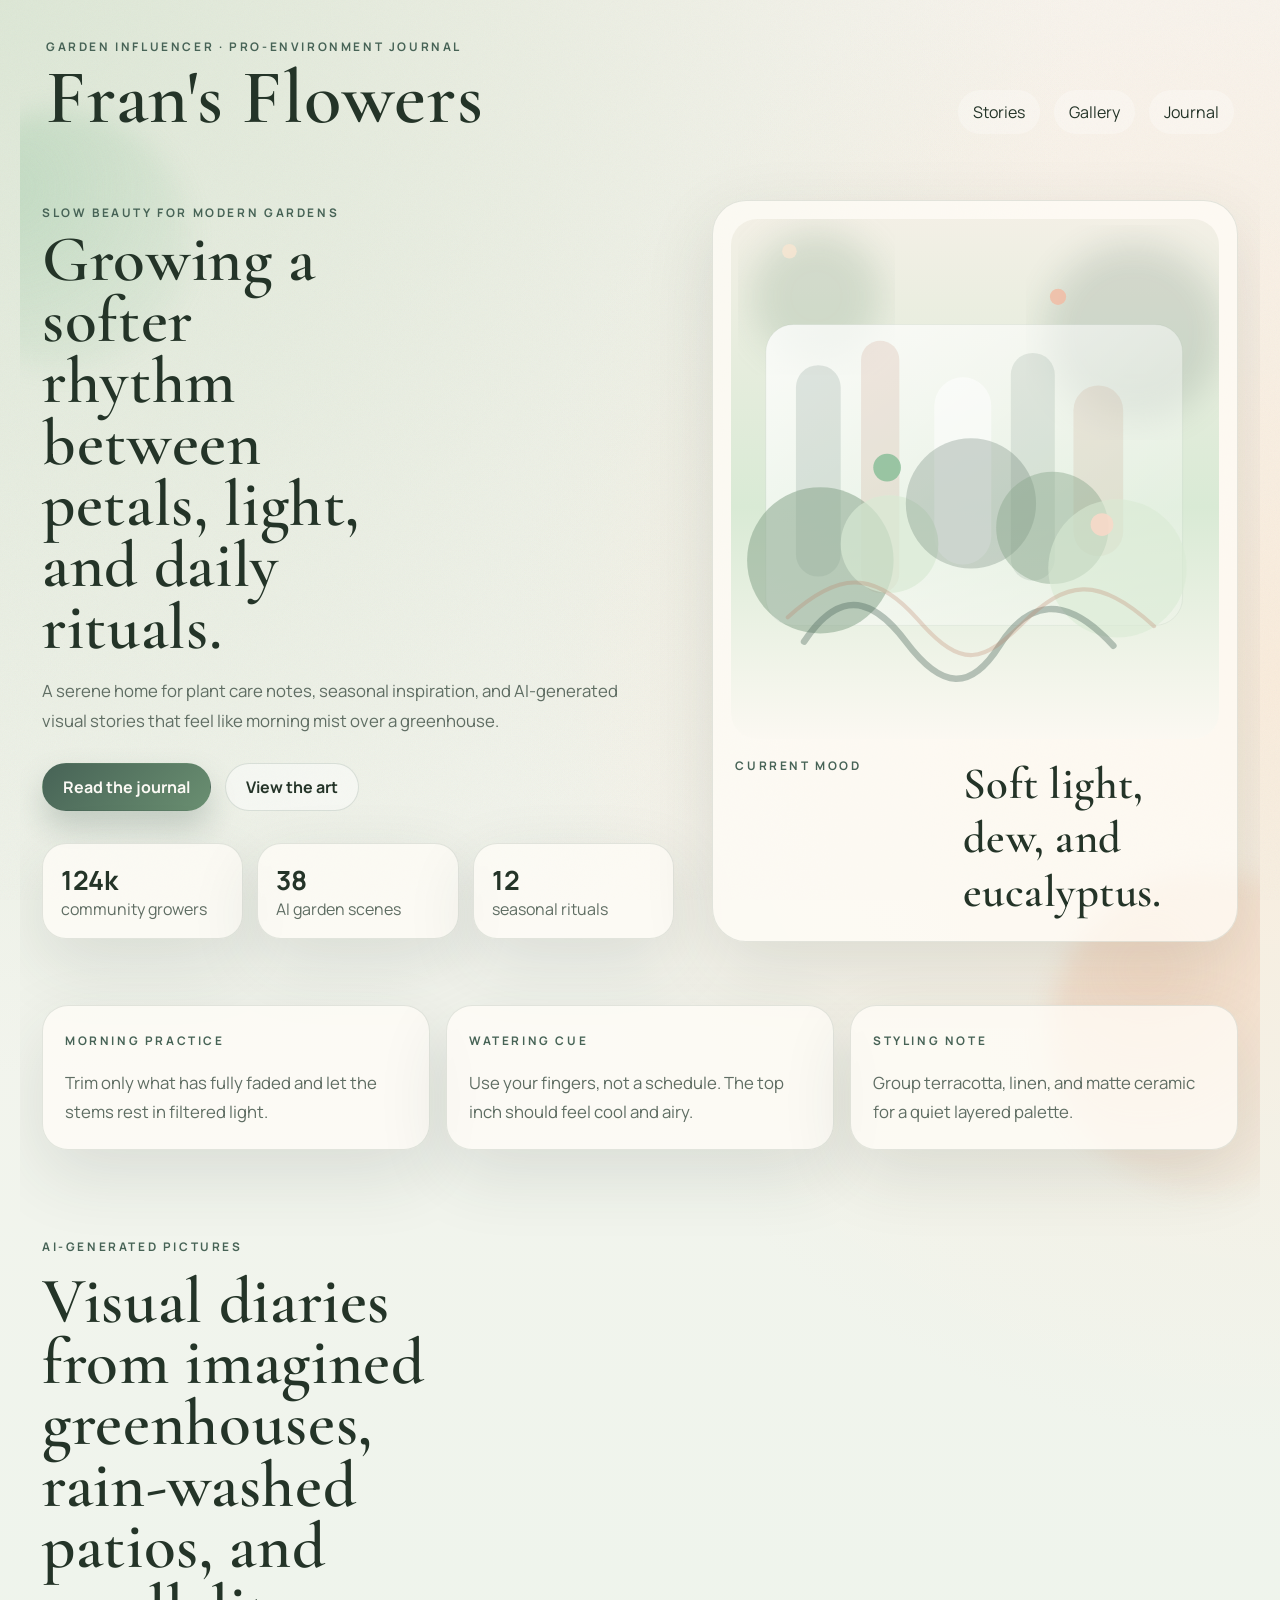
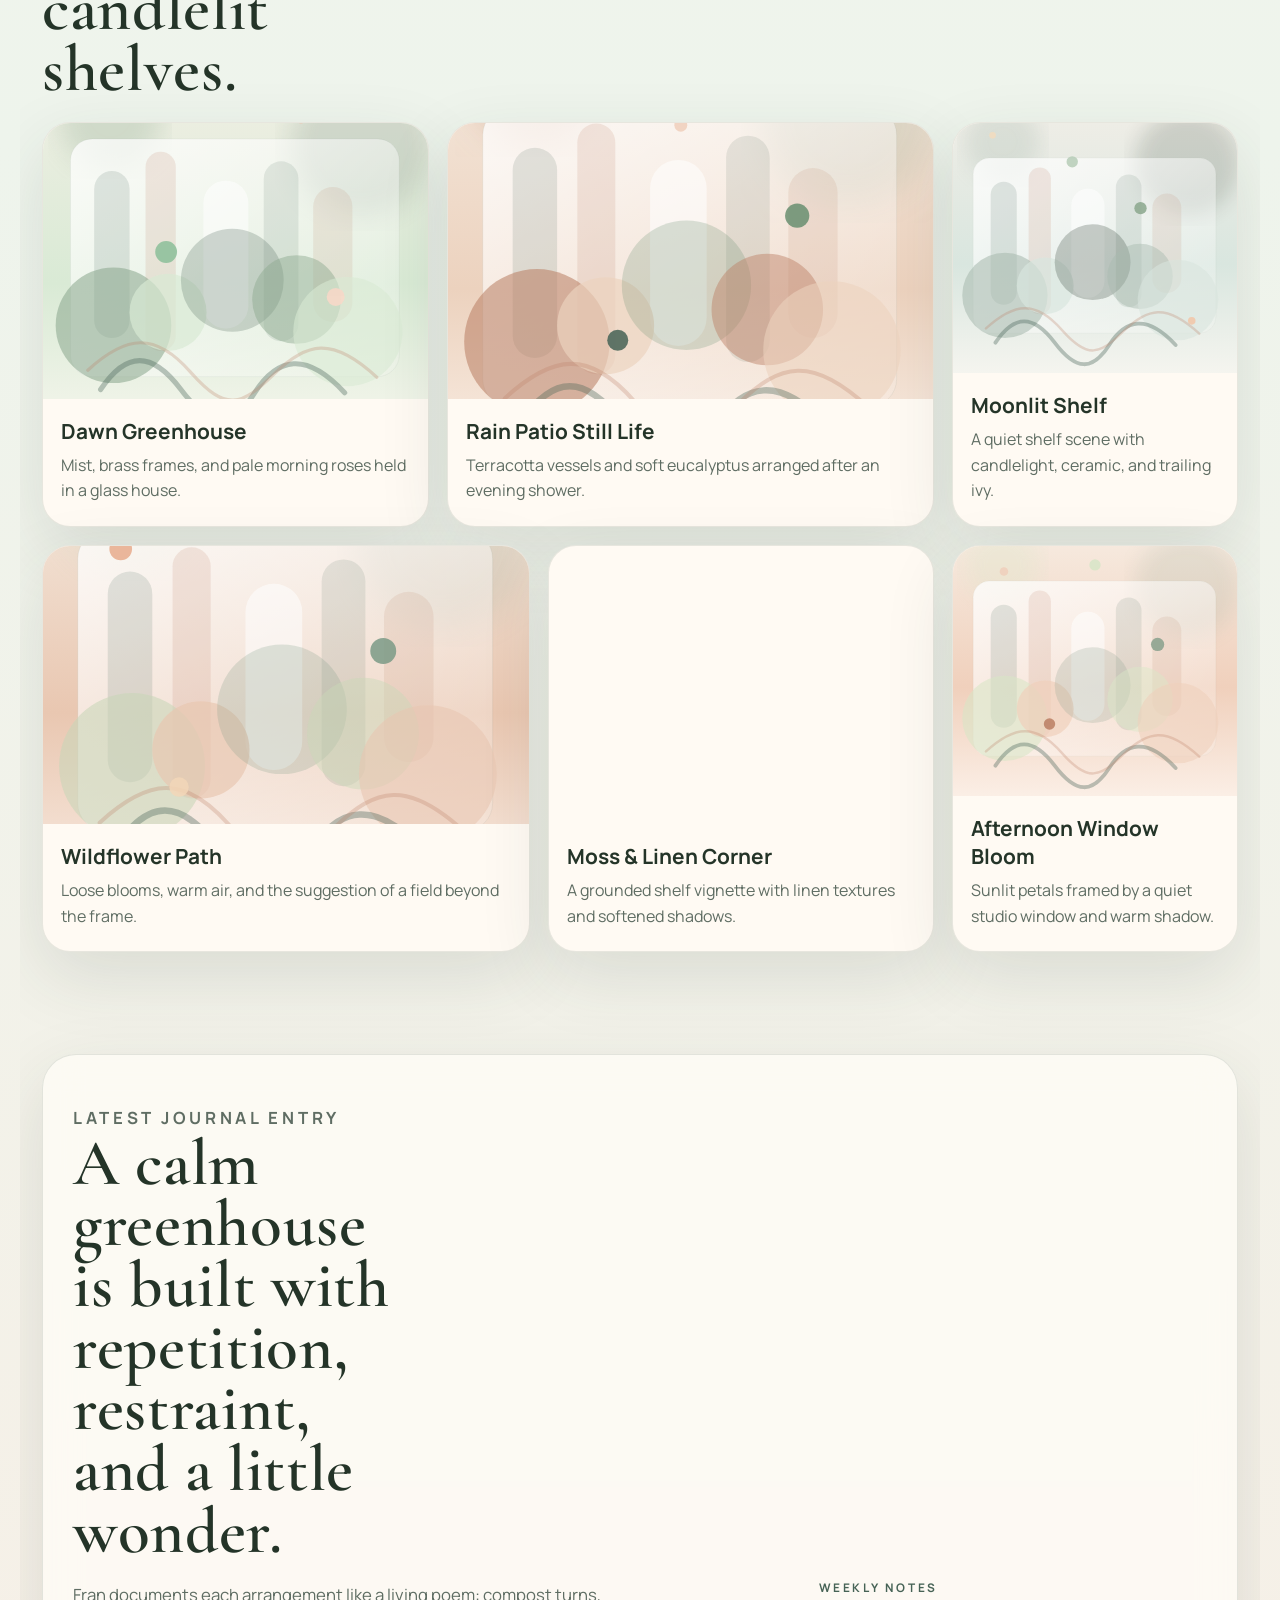
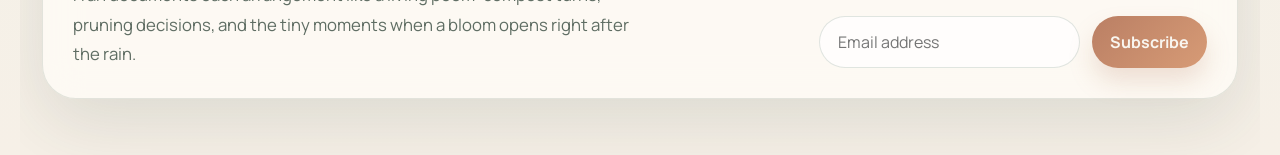
==== index.html @ 83a0fa0c "initial version" ====
<!doctype html>
<html lang="en">
  <head>
    <meta charset="UTF-8" />
    <meta name="viewport" content="width=device-width, initial-scale=1.0" />
    <meta name="description" content="A calm, sophisticated gardening influencer website with AI-style visual storytelling." />
    <title>Fran's Flowers | Garden Journal</title>
    <link rel="preconnect" href="https://fonts.googleapis.com" />
    <link rel="preconnect" href="https://fonts.gstatic.com" crossorigin />
    <link href="https://fonts.googleapis.com/css2?family=Cormorant+Garamond:wght@500;600;700&family=Manrope:wght@400;500;600;700&display=swap" rel="stylesheet" />
    <link rel="stylesheet" href="styles.css" />
  </head>
  <body>
    <div class="page-shell">
      <div class="orb orb-a"></div>
      <div class="orb orb-b"></div>
      <div class="grain"></div>

      <header class="topbar">
        <div>
          <p class="eyebrow">Garden influencer · pro-environment journal</p>
          <h1>Fran's Flowers</h1>
        </div>
        <nav>
          <a href="#stories">Stories</a>
          <a href="#gallery">Gallery</a>
          <a href="#journal">Journal</a>
        </nav>
      </header>

      <main>
        <section class="hero">
          <div class="hero-copy reveal">
            <p class="label">Slow beauty for modern gardens</p>
            <h2>Growing a softer rhythm between petals, light, and daily rituals.</h2>
            <p class="lede">
              A serene home for plant care notes, seasonal inspiration, and AI-generated visual stories
              that feel like morning mist over a greenhouse.
            </p>
            <div class="hero-actions">
              <a class="button button-primary" href="#journal">Read the journal</a>
              <a class="button button-secondary" href="#gallery">View the art</a>
            </div>
            <ul class="stats">
              <li><strong>124k</strong><span>community growers</span></li>
              <li><strong>38</strong><span>AI garden scenes</span></li>
              <li><strong>12</strong><span>seasonal rituals</span></li>
            </ul>
          </div>

          <div class="hero-visual reveal">
            <div class="feature-card">
              <div class="feature-card__image" id="hero-art" aria-hidden="true"></div>
              <div class="feature-card__content">
                <p>Current mood</p>
                <h3>Soft light, dew, and eucalyptus.</h3>
              </div>
            </div>
          </div>
        </section>

        <section class="insight-strip reveal" id="stories">
          <article>
            <span>Morning practice</span>
            <p>Trim only what has fully faded and let the stems rest in filtered light.</p>
          </article>
          <article>
            <span>Watering cue</span>
            <p>Use your fingers, not a schedule. The top inch should feel cool and airy.</p>
          </article>
          <article>
            <span>Styling note</span>
            <p>Group terracotta, linen, and matte ceramic for a quiet layered palette.</p>
          </article>
        </section>

        <section class="gallery-section" id="gallery">
          <div class="section-heading reveal">
            <p class="label">AI-generated pictures</p>
            <h2>Visual diaries from imagined greenhouses, rain-washed patios, and candlelit shelves.</h2>
          </div>
          <div class="gallery-grid" id="gallery-grid"></div>
        </section>

        <section class="journal-panel reveal" id="journal">
          <div>
            <p class="label">Latest journal entry</p>
            <h2>A calm greenhouse is built with repetition, restraint, and a little wonder.</h2>
            <p>
              Fran documents each arrangement like a living poem: compost turns, pruning decisions,
              and the tiny moments when a bloom opens right after the rain.
            </p>
          </div>
          <form class="subscribe-form">
            <label for="email">Weekly notes</label>
            <div class="form-row">
              <input id="email" type="email" placeholder="Email address" />
              <button type="button">Subscribe</button>
            </div>
          </form>
        </section>
      </main>
    </div>

    <script src="script.js"></script>
  </body>
</html>
---- styles.css ----
:root {
  color-scheme: light;
  --bg: #f5efe6;
  --bg-2: #e7efe7;
  --surface: rgba(255, 252, 247, 0.74);
  --surface-strong: #fffaf3;
  --text: #243428;
  --muted: #5f6d63;
  --accent: #6a8f71;
  --accent-deep: #476356;
  --accent-warm: #ba7f64;
  --line: rgba(86, 110, 94, 0.16);
  --shadow: 0 24px 70px rgba(44, 58, 49, 0.12);
}

* {
  box-sizing: border-box;
}

html {
  scroll-behavior: smooth;
}

body {
  margin: 0;
  min-height: 100vh;
  color: var(--text);
  font-family: "Manrope", "Avenir Next", "Segoe UI", sans-serif;
  background:
    radial-gradient(circle at top left, rgba(184, 214, 182, 0.42), transparent 30%),
    radial-gradient(circle at right 20%, rgba(255, 226, 199, 0.45), transparent 26%),
    linear-gradient(180deg, #f8f4ee 0%, #eef4ec 52%, #f6f0e7 100%);
}

body::before {
  content: "";
  position: fixed;
  inset: 0;
  pointer-events: none;
  background-image: linear-gradient(rgba(255, 255, 255, 0.16) 1px, transparent 1px),
    linear-gradient(90deg, rgba(255, 255, 255, 0.14) 1px, transparent 1px);
  background-size: 42px 42px;
  mask-image: linear-gradient(180deg, rgba(0, 0, 0, 0.24), transparent 80%);
  opacity: 0.25;
}

.page-shell {
  position: relative;
  overflow: hidden;
  max-width: 1240px;
  margin: 0 auto;
  padding: 28px 22px 56px;
}

.orb {
  position: absolute;
  border-radius: 999px;
  filter: blur(12px);
  opacity: 0.6;
  animation: drift 18s ease-in-out infinite alternate;
}

.orb-a {
  inset: 110px auto auto -90px;
  width: 260px;
  height: 260px;
  background: radial-gradient(circle at 30% 30%, rgba(171, 208, 177, 0.9), rgba(171, 208, 177, 0));
}

.orb-b {
  inset: 26% -110px auto auto;
  width: 320px;
  height: 320px;
  background: radial-gradient(circle at 30% 30%, rgba(242, 199, 170, 0.85), rgba(242, 199, 170, 0));
  animation-delay: -6s;
}

.topbar,
.hero,
.insight-strip,
.gallery-section,
.journal-panel {
  position: relative;
  z-index: 1;
}

.topbar {
  display: flex;
  align-items: end;
  justify-content: space-between;
  gap: 24px;
  padding: 10px 4px 30px;
}

.topbar h1,
.hero h2,
.section-heading h2,
.journal-panel h2,
.feature-card__content h3 {
  margin: 0;
  font-family: "Cormorant Garamond", Georgia, serif;
  font-weight: 600;
  letter-spacing: 0.01em;
}

.topbar h1 {
  font-size: clamp(2.8rem, 6vw, 5.2rem);
  line-height: 0.92;
}

.eyebrow,
.label,
.insight-strip span,
.feature-card__content p,
.subscribe-form label {
  margin: 0 0 8px;
  color: var(--accent-deep);
  text-transform: uppercase;
  letter-spacing: 0.22em;
  font-size: 0.74rem;
  font-weight: 700;
}

nav {
  display: flex;
  flex-wrap: wrap;
  gap: 14px;
}

nav a {
  color: var(--text);
  text-decoration: none;
  padding: 10px 14px;
  border: 1px solid transparent;
  border-radius: 999px;
  background: rgba(255, 255, 255, 0.28);
  transition: transform 180ms ease, background 180ms ease, border-color 180ms ease;
}

nav a:hover {
  transform: translateY(-1px);
  background: rgba(255, 255, 255, 0.52);
  border-color: rgba(86, 110, 94, 0.18);
}

.hero {
  display: grid;
  grid-template-columns: minmax(0, 1.1fr) minmax(320px, 0.9fr);
  gap: 28px;
  align-items: center;
  padding: 18px 0 34px;
}

.hero-copy {
  padding: 22px 10px 22px 0;
}

.hero h2,
.section-heading h2,
.journal-panel h2 {
  font-size: clamp(2.5rem, 5.1vw, 4.9rem);
  line-height: 0.94;
  max-width: 11ch;
}

.lede,
.journal-panel p,
.insight-strip p {
  margin: 18px 0 0;
  color: var(--muted);
  font-size: 1.05rem;
  line-height: 1.75;
  max-width: 58ch;
}

.hero-actions {
  display: flex;
  flex-wrap: wrap;
  gap: 14px;
  margin-top: 28px;
}

.button {
  display: inline-flex;
  align-items: center;
  justify-content: center;
  min-height: 48px;
  padding: 0 20px;
  border-radius: 999px;
  border: 1px solid transparent;
  text-decoration: none;
  font-weight: 700;
  transition: transform 180ms ease, box-shadow 180ms ease, border-color 180ms ease;
}

.button:hover {
  transform: translateY(-1px);
}

.button-primary {
  color: #fbf9f4;
  background: linear-gradient(135deg, var(--accent-deep), var(--accent));
  box-shadow: 0 16px 30px rgba(71, 99, 86, 0.25);
}

.button-secondary {
  color: var(--text);
  background: rgba(255, 255, 255, 0.45);
  border-color: rgba(86, 110, 94, 0.18);
}

.stats {
  list-style: none;
  display: grid;
  grid-template-columns: repeat(3, minmax(0, 1fr));
  gap: 14px;
  padding: 0;
  margin: 32px 0 0;
}

.stats li,
.insight-strip article,
.journal-panel,
.feature-card {
  background: var(--surface);
  border: 1px solid var(--line);
  box-shadow: var(--shadow);
  backdrop-filter: blur(18px);
}

.stats li {
  border-radius: 24px;
  padding: 18px;
}

.stats strong {
  display: block;
  font-size: 1.65rem;
  font-weight: 700;
}

.stats span {
  color: var(--muted);
}

.feature-card {
  border-radius: 34px;
  padding: 18px;
  overflow: hidden;
}

.feature-card__image {
  min-height: 520px;
  border-radius: 26px;
  background: linear-gradient(180deg, rgba(237, 245, 235, 0.12), rgba(255, 255, 255, 0.02));
  overflow: hidden;
}

.feature-card__content {
  display: flex;
  justify-content: space-between;
  gap: 20px;
  padding: 18px 4px 4px;
}

.feature-card__content h3 {
  font-size: clamp(2rem, 4vw, 2.8rem);
  max-width: 12ch;
}

.insight-strip {
  display: grid;
  grid-template-columns: repeat(3, minmax(0, 1fr));
  gap: 16px;
  margin-top: 10px;
}

.insight-strip article {
  border-radius: 26px;
  padding: 22px;
}

.gallery-section {
  padding: 88px 0 14px;
}

.section-heading {
  display: grid;
  gap: 8px;
  margin-bottom: 22px;
}

.section-heading h2 {
  max-width: 14ch;
}

.gallery-grid {
  display: grid;
  grid-template-columns: repeat(12, 1fr);
  gap: 18px;
}

.gallery-card {
  grid-column: span 4;
  display: flex;
  flex-direction: column;
  gap: 0;
  min-height: 360px;
  border-radius: 28px;
  overflow: hidden;
  background: var(--surface-strong);
  border: 1px solid rgba(86, 110, 94, 0.14);
  box-shadow: var(--shadow);
}

.gallery-card:nth-child(2) {
  grid-column: span 5;
}

.gallery-card:nth-child(3) {
  grid-column: span 3;
}

.gallery-card:nth-child(4) {
  grid-column: span 5;
}

.gallery-card:nth-child(5) {
  grid-column: span 4;
}

.gallery-card:nth-child(6) {
  grid-column: span 3;
}

.gallery-image {
  flex: 1;
  min-height: 250px;
}

.gallery-caption {
  padding: 18px 18px 22px;
}

.gallery-caption h3 {
  margin: 0 0 8px;
  font-size: 1.3rem;
}

.gallery-caption p {
  margin: 0;
  color: var(--muted);
  line-height: 1.6;
}

.journal-panel {
  display: grid;
  grid-template-columns: minmax(0, 1.3fr) minmax(280px, 0.7fr);
  gap: 24px;
  margin-top: 88px;
  border-radius: 34px;
  padding: 30px;
}

.subscribe-form {
  display: grid;
  align-content: end;
  gap: 12px;
}

.form-row {
  display: flex;
  gap: 12px;
}

input,
button {
  font: inherit;
  border-radius: 999px;
  min-height: 52px;
}

input {
  flex: 1;
  border: 1px solid rgba(86, 110, 94, 0.18);
  background: rgba(255, 255, 255, 0.72);
  padding: 0 18px;
  color: var(--text);
}

button {
  border: 0;
  padding: 0 18px;
  color: #f9f6f0;
  background: linear-gradient(135deg, var(--accent-warm), #d79b76);
  box-shadow: 0 14px 24px rgba(186, 127, 100, 0.22);
  font-weight: 700;
}

.grain {
  position: fixed;
  inset: 0;
  pointer-events: none;
  opacity: 0.08;
  mix-blend-mode: multiply;
  background-image: url("data:image/svg+xml,%3Csvg xmlns='http://www.w3.org/2000/svg' width='180' height='180' viewBox='0 0 180 180'%3E%3Cfilter id='n'%3E%3CfeTurbulence type='fractalNoise' baseFrequency='1.15' numOctaves='2' stitchTiles='stitch'/%3E%3C/filter%3E%3Crect width='180' height='180' filter='url(%23n)' opacity='0.6'/%3E%3C/svg%3E");
}

.reveal {
  animation: rise 900ms ease both;
}

@keyframes rise {
  from {
    opacity: 0;
    transform: translateY(18px);
  }
  to {
    opacity: 1;
    transform: translateY(0);
  }
}

@keyframes drift {
  from {
    transform: translate3d(0, 0, 0) scale(1);
  }
  to {
    transform: translate3d(18px, -16px, 0) scale(1.06);
  }
}

@media (max-width: 980px) {
  .topbar,
  .hero,
  .journal-panel {
    grid-template-columns: 1fr;
    display: grid;
  }

  .topbar {
    align-items: start;
  }

  .feature-card__image {
    min-height: 440px;
  }

  .insight-strip,
  .stats {
    grid-template-columns: 1fr;
  }

  .gallery-card,
  .gallery-card:nth-child(2),
  .gallery-card:nth-child(3),
  .gallery-card:nth-child(4),
  .gallery-card:nth-child(5),
  .gallery-card:nth-child(6) {
    grid-column: span 12;
  }
}

@media (max-width: 640px) {
  .page-shell {
    padding-inline: 16px;
  }

  .topbar h1,
  .hero h2,
  .section-heading h2,
  .journal-panel h2 {
    max-width: none;
  }

  .form-row,
  .hero-actions {
    flex-direction: column;
  }

  .button,
  button,
  input {
    width: 100%;
  }

  .journal-panel,
  .feature-card,
  .insight-strip article,
  .stats li {
    border-radius: 22px;
  }
}
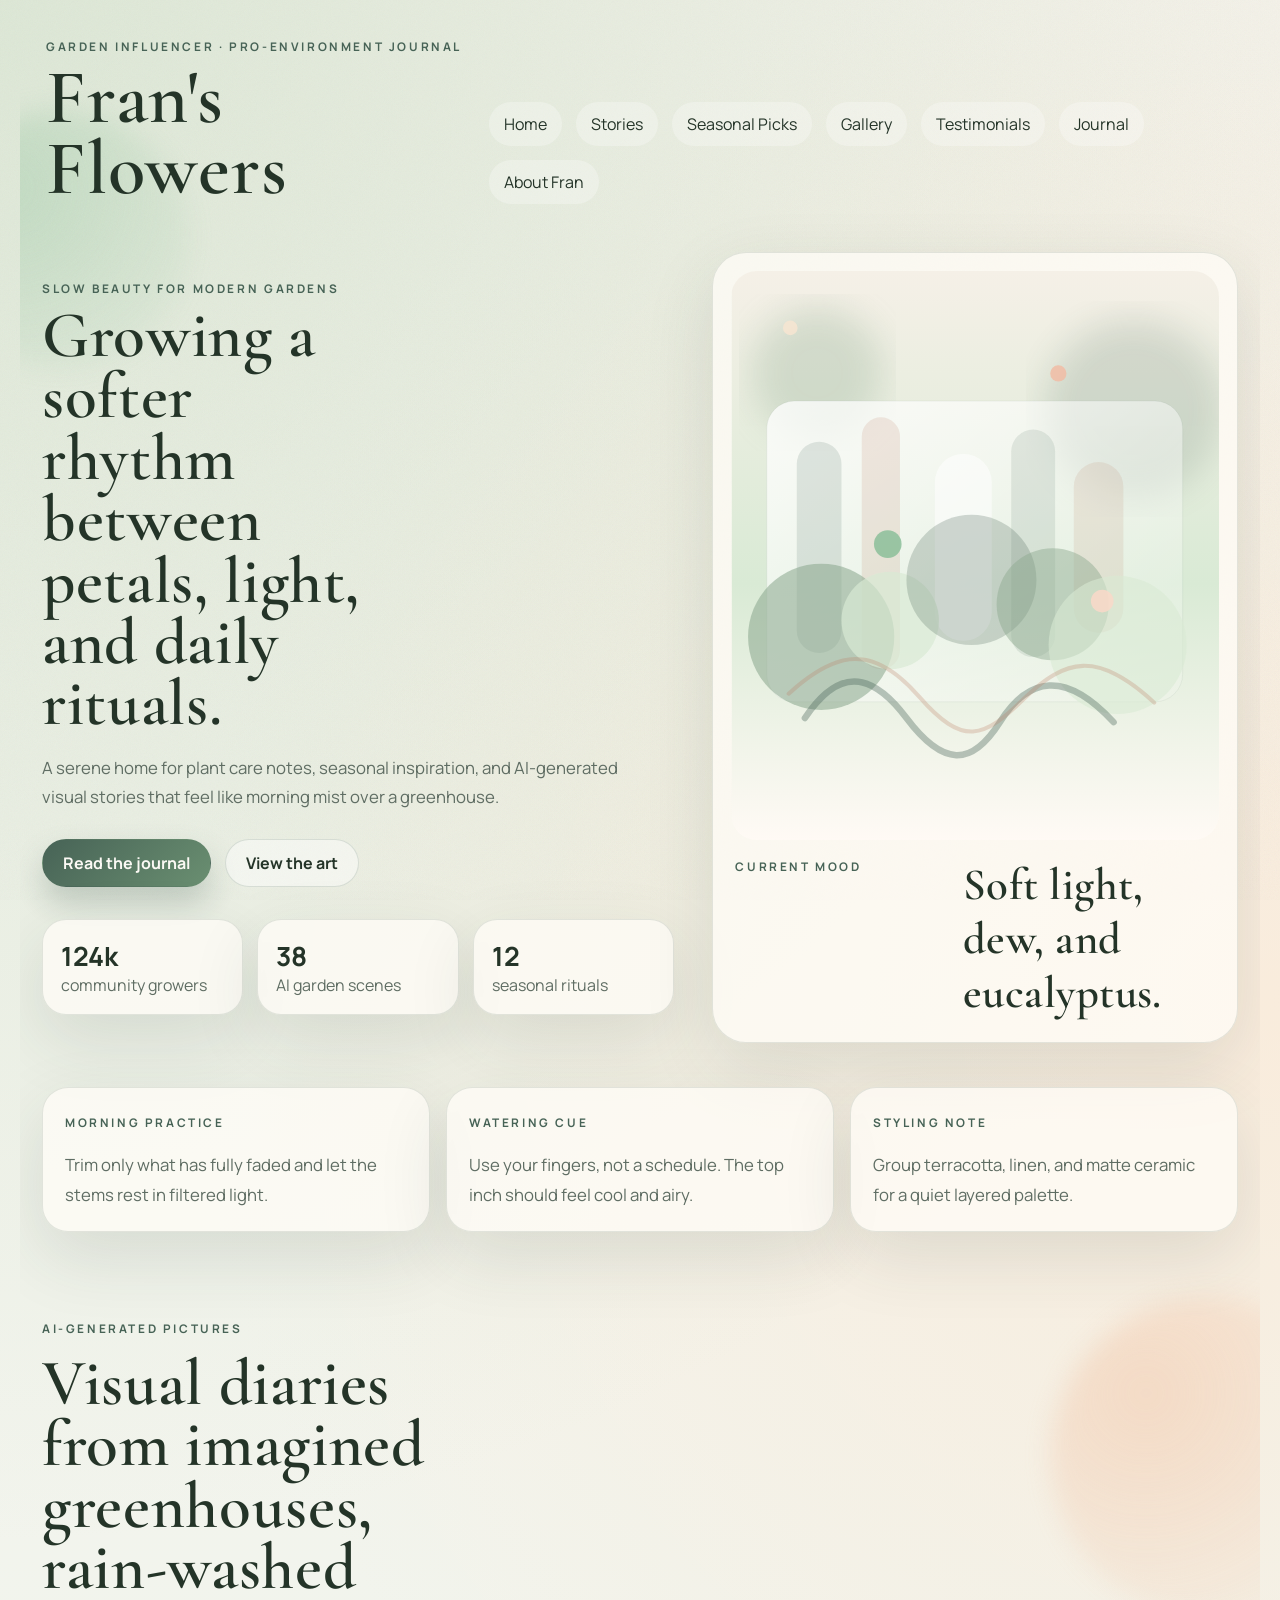
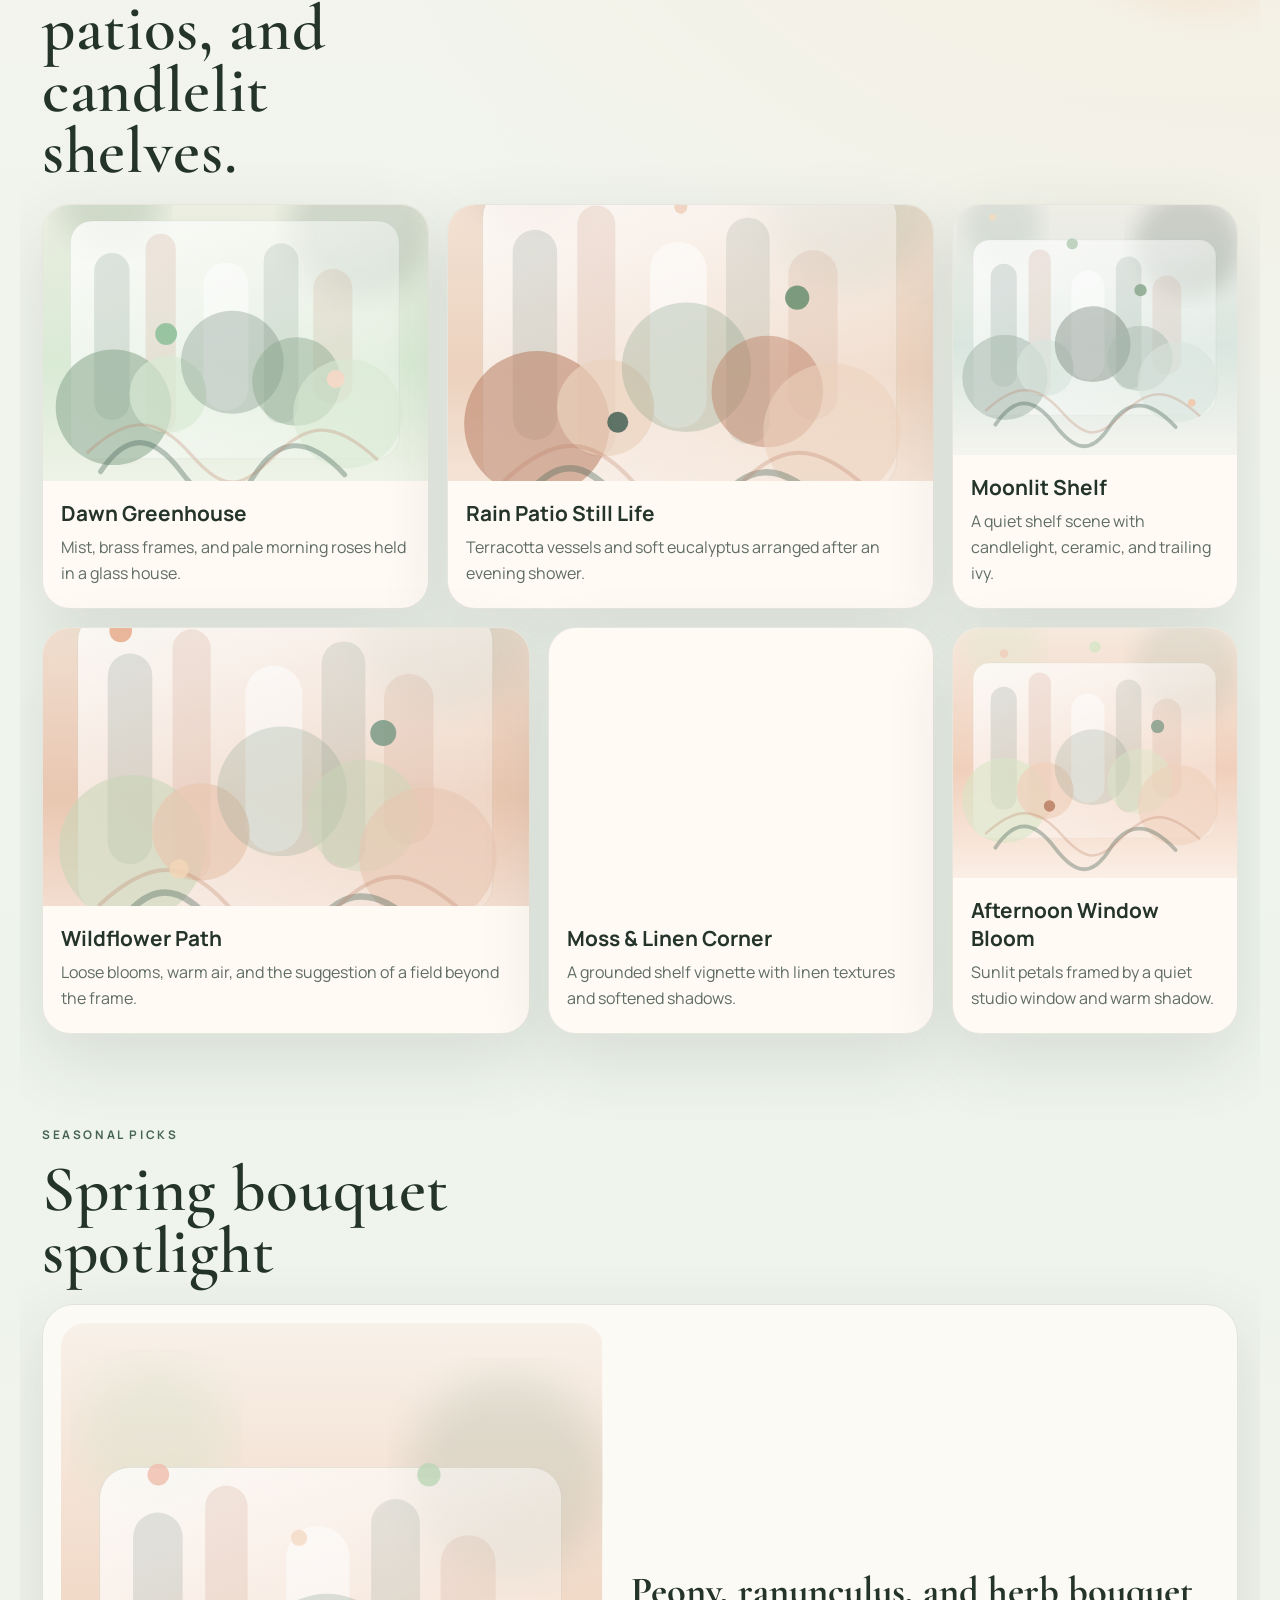
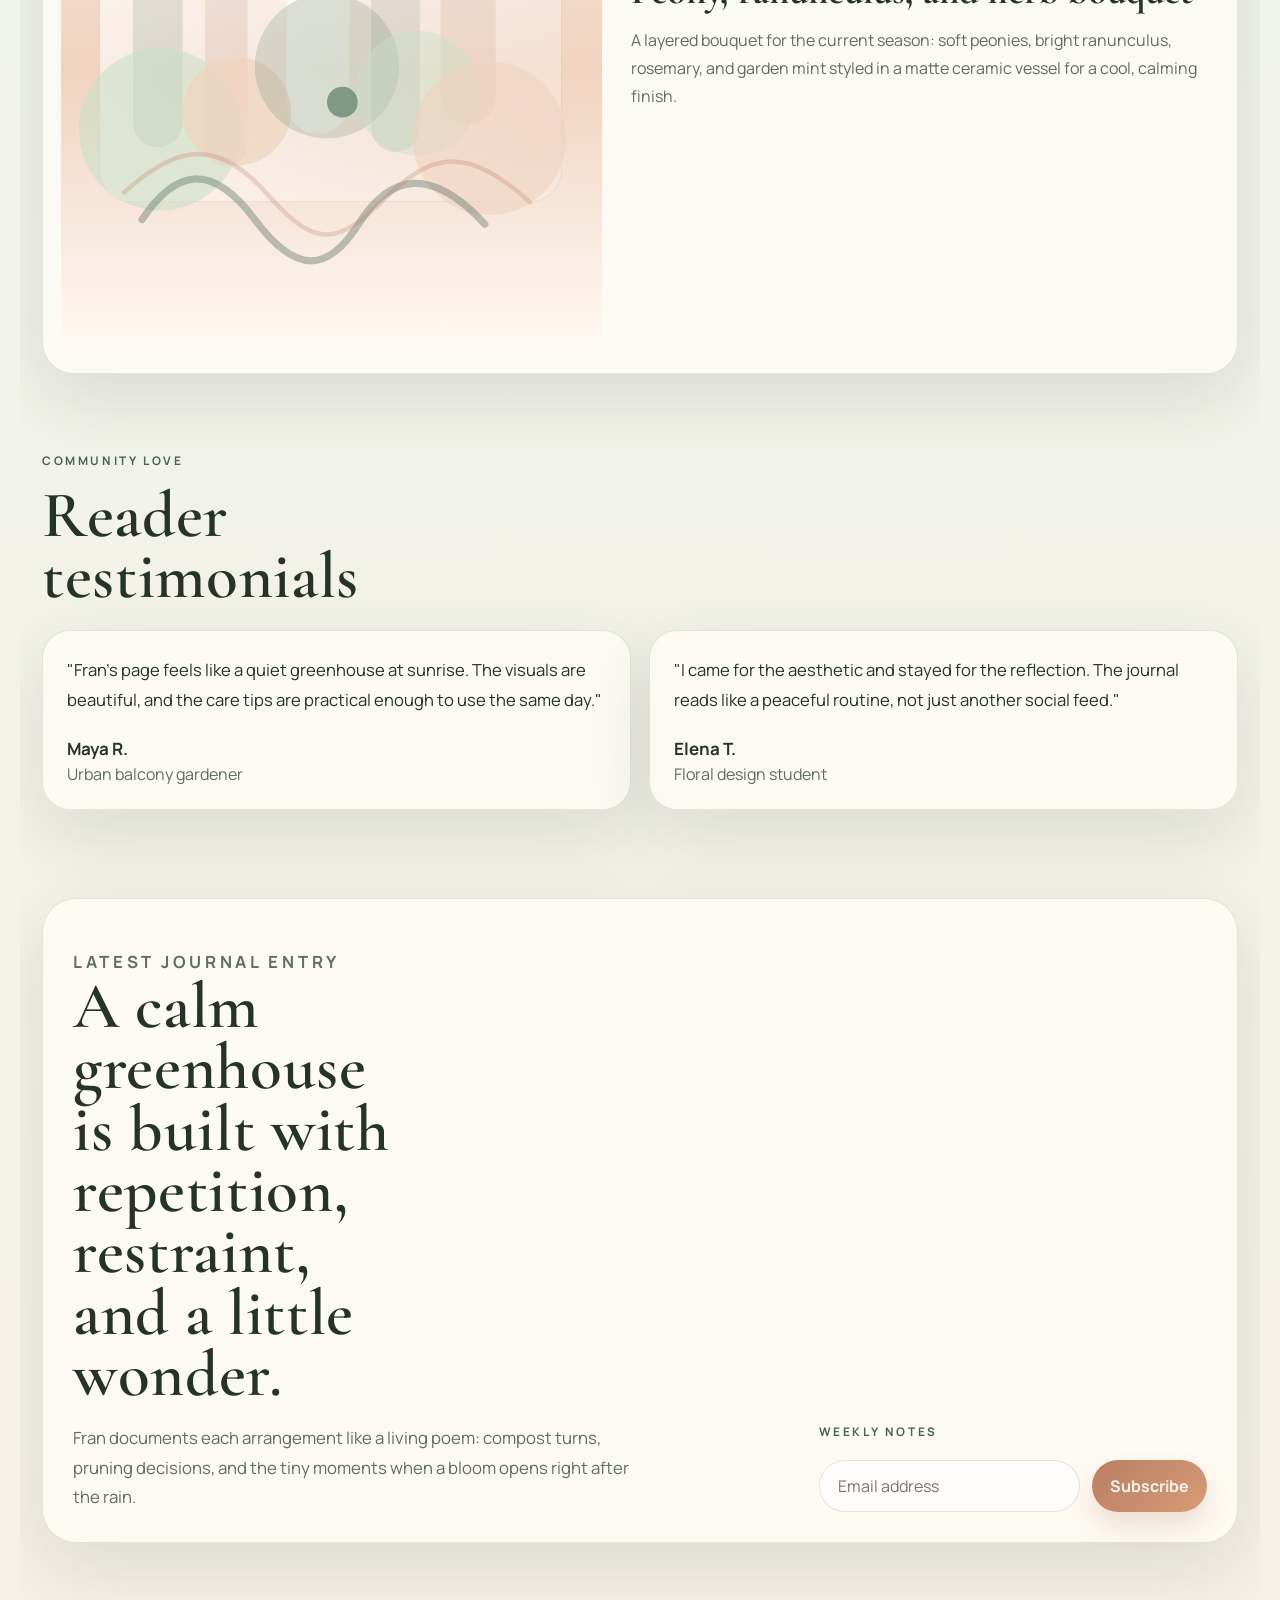
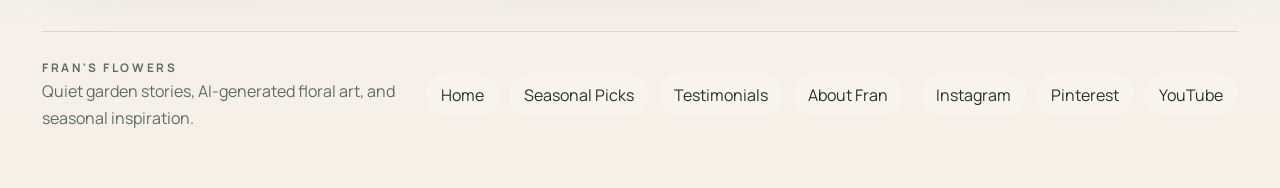
==== commit e00865fc: "fixed formatting" ====
--- a/index.html
+++ b/index.html
@@ -11,6 +11,7 @@
     <link rel="stylesheet" href="styles.css" />
   </head>
   <body>
+    <a class="skip-link" href="#main-content">Skip to content</a>
     <div class="page-shell">
       <div class="orb orb-a"></div>
       <div class="orb orb-b"></div>
@@ -21,15 +22,20 @@
           <p class="eyebrow">Garden influencer · pro-environment journal</p>
           <h1>Fran's Flowers</h1>
         </div>
-        <nav>
+        <button class="nav-toggle" type="button" aria-expanded="false" aria-controls="site-nav">Menu</button>
+        <nav id="site-nav" class="site-nav" aria-label="Primary navigation">
+          <a href="#hero">Home</a>
           <a href="#stories">Stories</a>
+          <a href="#seasonal-picks">Seasonal Picks</a>
           <a href="#gallery">Gallery</a>
+          <a href="#testimonials">Testimonials</a>
           <a href="#journal">Journal</a>
+          <a href="about.html">About Fran</a>
         </nav>
       </header>
 
-      <main>
-        <section class="hero">
+      <main id="main-content">
+        <section class="hero" id="hero">
           <div class="hero-copy reveal">
             <p class="label">Slow beauty for modern gardens</p>
             <h2>Growing a softer rhythm between petals, light, and daily rituals.</h2>
@@ -50,7 +56,7 @@
 
           <div class="hero-visual reveal">
             <div class="feature-card">
-              <div class="feature-card__image" id="hero-art" aria-hidden="true"></div>
+              <img class="feature-card__image" id="hero-art" alt="AI-generated greenhouse scene with soft eucalyptus and morning light" />
               <div class="feature-card__content">
                 <p>Current mood</p>
                 <h3>Soft light, dew, and eucalyptus.</h3>
@@ -82,6 +88,52 @@
           <div class="gallery-grid" id="gallery-grid"></div>
         </section>
 
+        <section class="seasonal-section reveal" id="seasonal-picks">
+          <div class="section-heading">
+            <p class="label">Seasonal picks</p>
+            <h2>Spring bouquet spotlight</h2>
+          </div>
+          <article class="seasonal-card">
+            <img class="seasonal-card__image" id="seasonal-image" alt="AI-generated bouquet of peonies, ranunculus, and garden herbs in a ceramic vase" />
+            <div class="seasonal-card__content">
+              <h3>Peony, ranunculus, and herb bouquet</h3>
+              <p>
+                A layered bouquet for the current season: soft peonies, bright ranunculus, rosemary,
+                and garden mint styled in a matte ceramic vessel for a cool, calming finish.
+              </p>
+            </div>
+          </article>
+        </section>
+
+        <section class="testimonials-section" id="testimonials">
+          <div class="section-heading reveal">
+            <p class="label">Community love</p>
+            <h2>Reader testimonials</h2>
+          </div>
+          <div class="testimonials-grid">
+            <article class="testimonial-card reveal">
+              <p>
+                "Fran's page feels like a quiet greenhouse at sunrise. The visuals are beautiful,
+                and the care tips are practical enough to use the same day."
+              </p>
+              <footer>
+                <strong>Maya R.</strong>
+                <span>Urban balcony gardener</span>
+              </footer>
+            </article>
+            <article class="testimonial-card reveal">
+              <p>
+                "I came for the aesthetic and stayed for the reflection. The journal reads like a
+                peaceful routine, not just another social feed."
+              </p>
+              <footer>
+                <strong>Elena T.</strong>
+                <span>Floral design student</span>
+              </footer>
+            </article>
+          </div>
+        </section>
+
         <section class="journal-panel reveal" id="journal">
           <div>
             <p class="label">Latest journal entry</p>
@@ -100,6 +152,24 @@
           </form>
         </section>
       </main>
+
+      <footer class="site-footer">
+        <div>
+          <p class="label">Fran's Flowers</p>
+          <p>Quiet garden stories, AI-generated floral art, and seasonal inspiration.</p>
+        </div>
+        <div class="footer-links">
+          <a href="#hero">Home</a>
+          <a href="#seasonal-picks">Seasonal Picks</a>
+          <a href="#testimonials">Testimonials</a>
+          <a href="about.html">About Fran</a>
+        </div>
+        <div class="social-links" aria-label="Social links">
+          <a href="#" aria-label="Instagram">Instagram</a>
+          <a href="#" aria-label="Pinterest">Pinterest</a>
+          <a href="#" aria-label="YouTube">YouTube</a>
+        </div>
+      </footer>
     </div>
 
     <script src="script.js"></script>
--- a/styles.css
+++ b/styles.css
@@ -21,6 +21,17 @@
   scroll-behavior: smooth;
 }
 
+a {
+  color: inherit;
+}
+
+a:focus-visible,
+button:focus-visible,
+input:focus-visible {
+  outline: 3px solid rgba(71, 99, 86, 0.45);
+  outline-offset: 3px;
+}
+
 body {
   margin: 0;
   min-height: 100vh;
@@ -52,6 +63,23 @@
   padding: 28px 22px 56px;
 }
 
+.skip-link {
+  position: absolute;
+  left: 18px;
+  top: -48px;
+  z-index: 20;
+  padding: 10px 16px;
+  border-radius: 999px;
+  background: #243428;
+  color: #fff;
+  text-decoration: none;
+  transition: top 160ms ease;
+}
+
+.skip-link:focus {
+  top: 14px;
+}
+
 .orb {
   position: absolute;
   border-radius: 999px;
@@ -90,6 +118,22 @@
   justify-content: space-between;
   gap: 24px;
   padding: 10px 4px 30px;
+}
+
+.nav-toggle {
+  display: none;
+  align-items: center;
+  justify-content: center;
+  min-width: 96px;
+  background: rgba(255, 255, 255, 0.55);
+  color: var(--text);
+  border: 1px solid rgba(86, 110, 94, 0.18);
+}
+
+.site-nav {
+  display: flex;
+  flex-wrap: wrap;
+  gap: 14px;
 }
 
 .topbar h1,
@@ -121,13 +165,9 @@
   font-weight: 700;
 }
 
-nav {
-  display: flex;
-  flex-wrap: wrap;
-  gap: 14px;
-}
-
-nav a {
+.site-nav a,
+.footer-links a,
+.social-links a {
   color: var(--text);
   text-decoration: none;
   padding: 10px 14px;
@@ -137,7 +177,9 @@
   transition: transform 180ms ease, background 180ms ease, border-color 180ms ease;
 }
 
-nav a:hover {
+.site-nav a:hover,
+.footer-links a:hover,
+.social-links a:hover {
   transform: translateY(-1px);
   background: rgba(255, 255, 255, 0.52);
   border-color: rgba(86, 110, 94, 0.18);
@@ -252,8 +294,10 @@
 .feature-card__image {
   min-height: 520px;
   border-radius: 26px;
+  width: 100%;
+  object-fit: cover;
+  display: block;
   background: linear-gradient(180deg, rgba(237, 245, 235, 0.12), rgba(255, 255, 255, 0.02));
-  overflow: hidden;
 }
 
 .feature-card__content {
@@ -338,6 +382,85 @@
   min-height: 250px;
 }
 
+.seasonal-section,
+.testimonials-section {
+  padding-top: 78px;
+}
+
+.seasonal-card {
+  display: grid;
+  grid-template-columns: minmax(280px, 0.95fr) minmax(0, 1.05fr);
+  gap: 18px;
+  padding: 18px;
+  border-radius: 32px;
+  background: var(--surface);
+  border: 1px solid var(--line);
+  box-shadow: var(--shadow);
+  backdrop-filter: blur(18px);
+}
+
+.seasonal-card__image {
+  width: 100%;
+  min-height: 320px;
+  border-radius: 24px;
+  object-fit: cover;
+  display: block;
+}
+
+.seasonal-card__content {
+  align-self: center;
+  padding: 8px 10px;
+}
+
+.seasonal-card__content h3 {
+  margin: 0;
+  font-family: "Cormorant Garamond", Georgia, serif;
+  font-size: clamp(2rem, 3vw, 3rem);
+}
+
+.seasonal-card__content p {
+  margin: 12px 0 0;
+  color: var(--muted);
+  line-height: 1.75;
+}
+
+.testimonials-grid {
+  display: grid;
+  grid-template-columns: repeat(2, minmax(0, 1fr));
+  gap: 18px;
+}
+
+.testimonial-card {
+  display: grid;
+  gap: 22px;
+  padding: 24px;
+  border-radius: 28px;
+  background: var(--surface);
+  border: 1px solid var(--line);
+  box-shadow: var(--shadow);
+  backdrop-filter: blur(18px);
+}
+
+.testimonial-card p {
+  margin: 0;
+  color: var(--text);
+  font-size: 1.04rem;
+  line-height: 1.8;
+}
+
+.testimonial-card footer {
+  display: grid;
+  gap: 3px;
+}
+
+.testimonial-card strong {
+  font-size: 1.06rem;
+}
+
+.testimonial-card span {
+  color: var(--muted);
+}
+
 .gallery-caption {
   padding: 18px 18px 22px;
 }
@@ -410,6 +533,30 @@
   animation: rise 900ms ease both;
 }
 
+.site-footer {
+  display: grid;
+  grid-template-columns: minmax(0, 1.2fr) auto auto;
+  gap: 18px;
+  align-items: center;
+  margin-top: 88px;
+  padding: 26px 0 0;
+  border-top: 1px solid rgba(86, 110, 94, 0.18);
+}
+
+.site-footer p {
+  margin: 0;
+  color: var(--muted);
+  line-height: 1.7;
+}
+
+.footer-links,
+.social-links {
+  display: flex;
+  flex-wrap: wrap;
+  gap: 10px;
+  justify-content: flex-end;
+}
+
 @keyframes rise {
   from {
     opacity: 0;
@@ -439,7 +586,25 @@
   }
 
   .topbar {
+    position: relative;
     align-items: start;
+  }
+
+  .nav-toggle {
+    display: inline-flex;
+    justify-self: end;
+  }
+
+  .site-nav {
+    display: none;
+    flex-direction: column;
+    grid-column: 1 / -1;
+    width: 100%;
+    padding-top: 10px;
+  }
+
+  .site-nav.is-open {
+    display: flex;
   }
 
   .feature-card__image {
@@ -447,8 +612,19 @@
   }
 
   .insight-strip,
-  .stats {
+  .stats,
+  .testimonials-grid,
+  .site-footer {
     grid-template-columns: 1fr;
+  }
+
+  .seasonal-card {
+    grid-template-columns: 1fr;
+  }
+
+  .footer-links,
+  .social-links {
+    justify-content: flex-start;
   }
 
   .gallery-card,
@@ -487,7 +663,23 @@
   .journal-panel,
   .feature-card,
   .insight-strip article,
-  .stats li {
+  .stats li,
+  .testimonial-card,
+  .seasonal-card {
     border-radius: 22px;
   }
 }
+
+@media (prefers-reduced-motion: reduce) {
+  html {
+    scroll-behavior: auto;
+  }
+
+  *,
+  *::before,
+  *::after {
+    animation-duration: 0.01ms !important;
+    animation-iteration-count: 1 !important;
+    transition-duration: 0.01ms !important;
+  }
+}
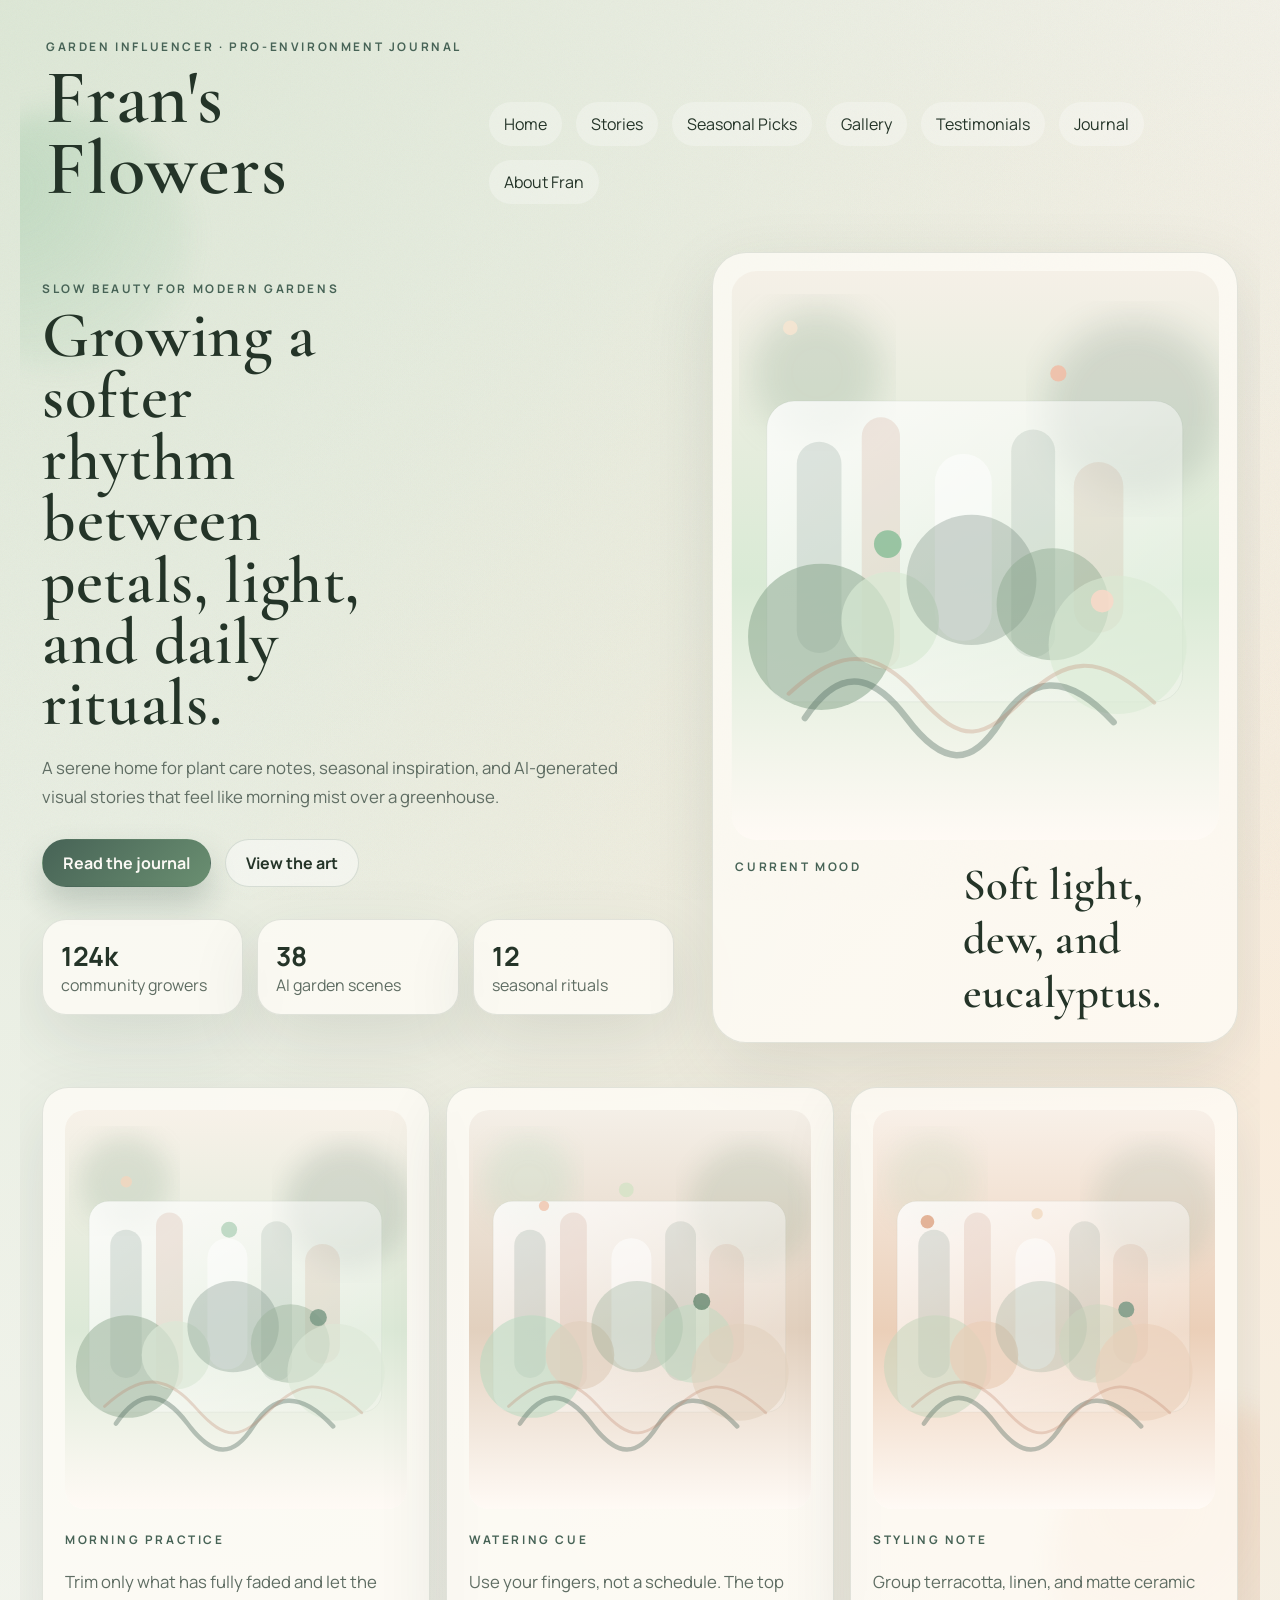
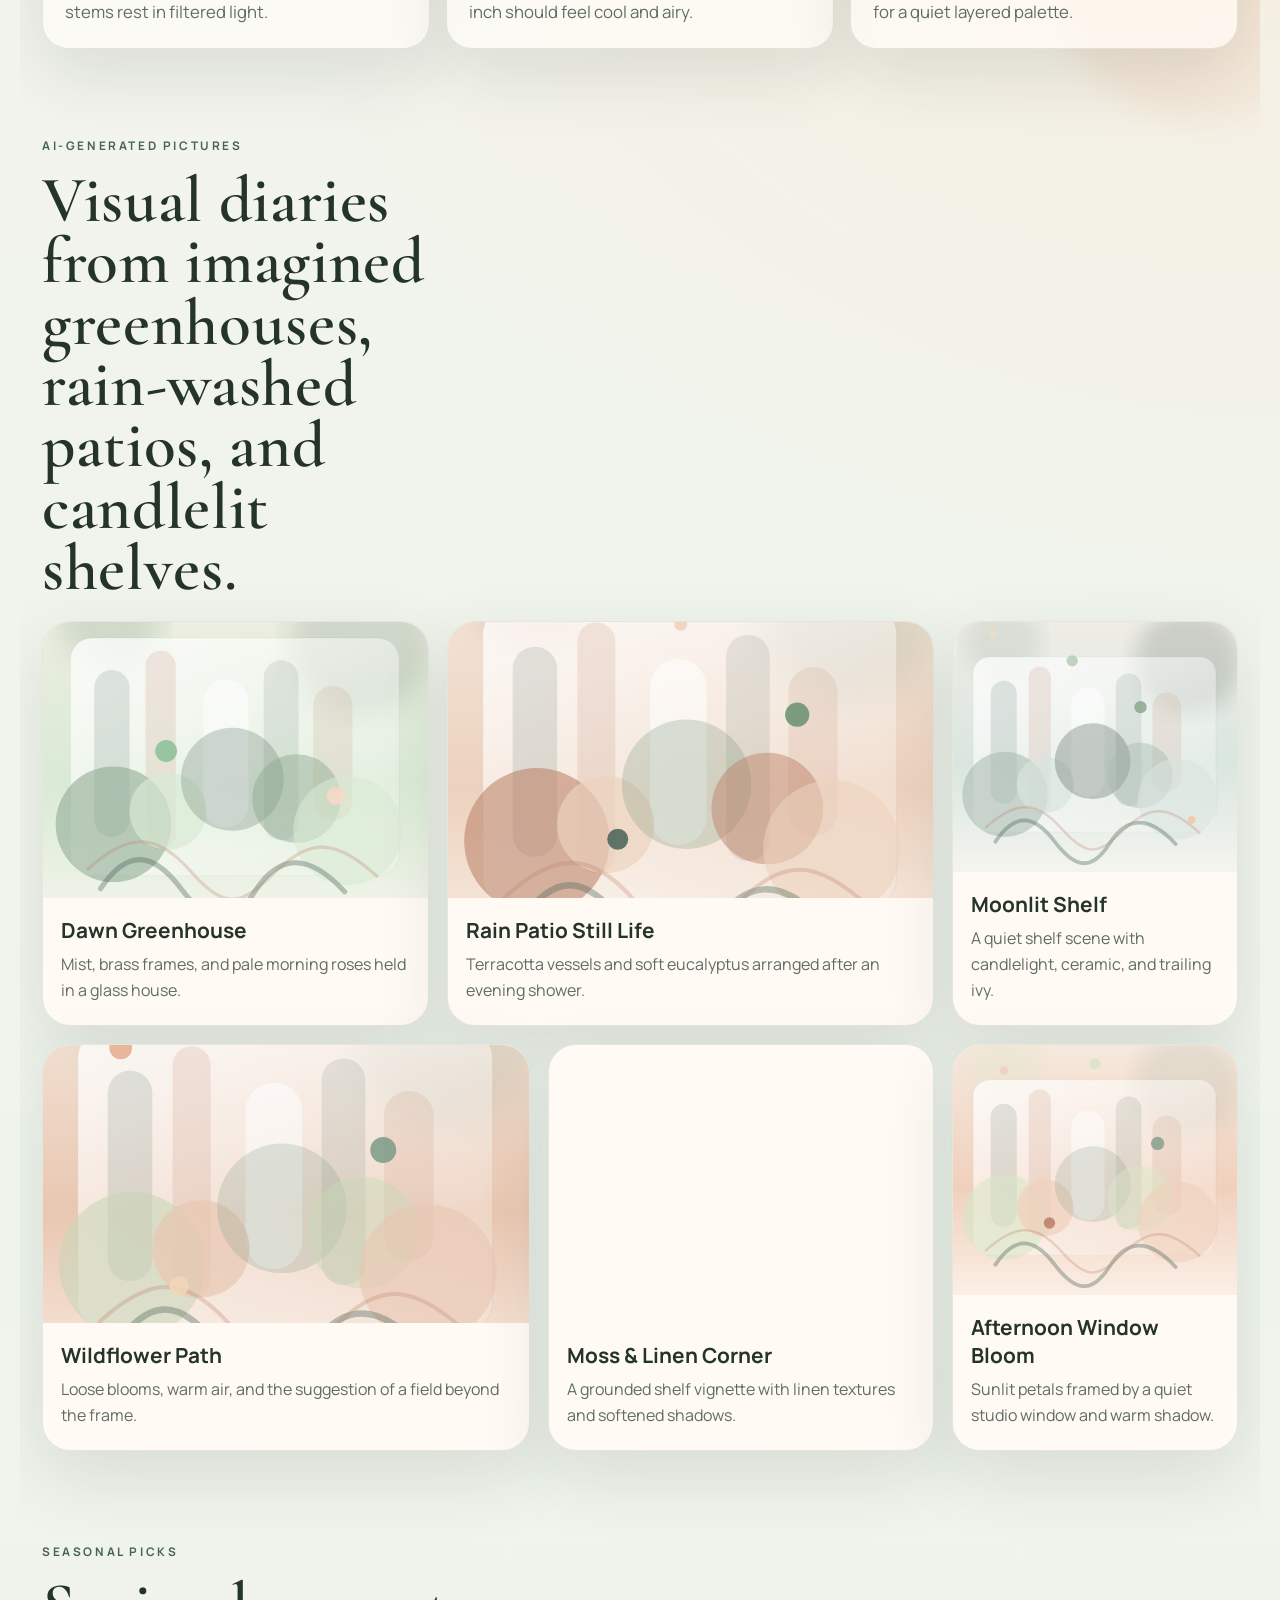
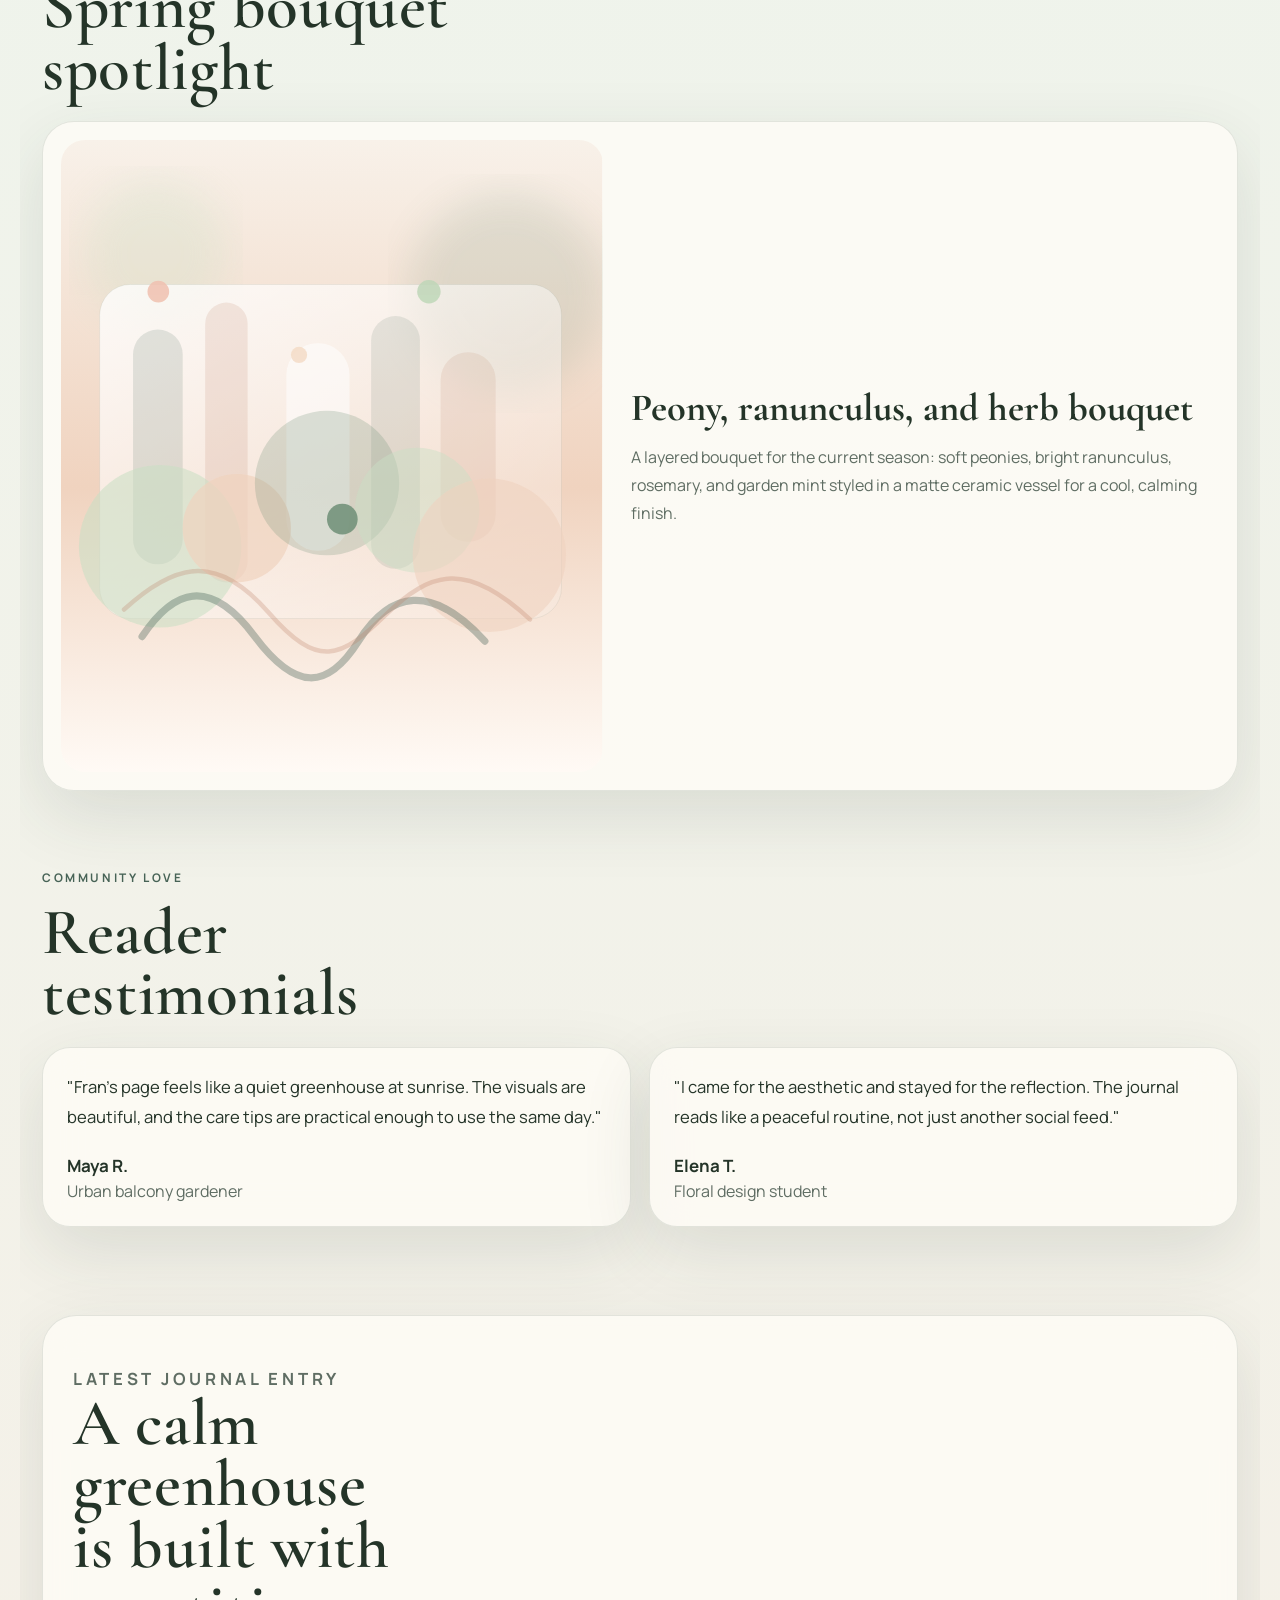
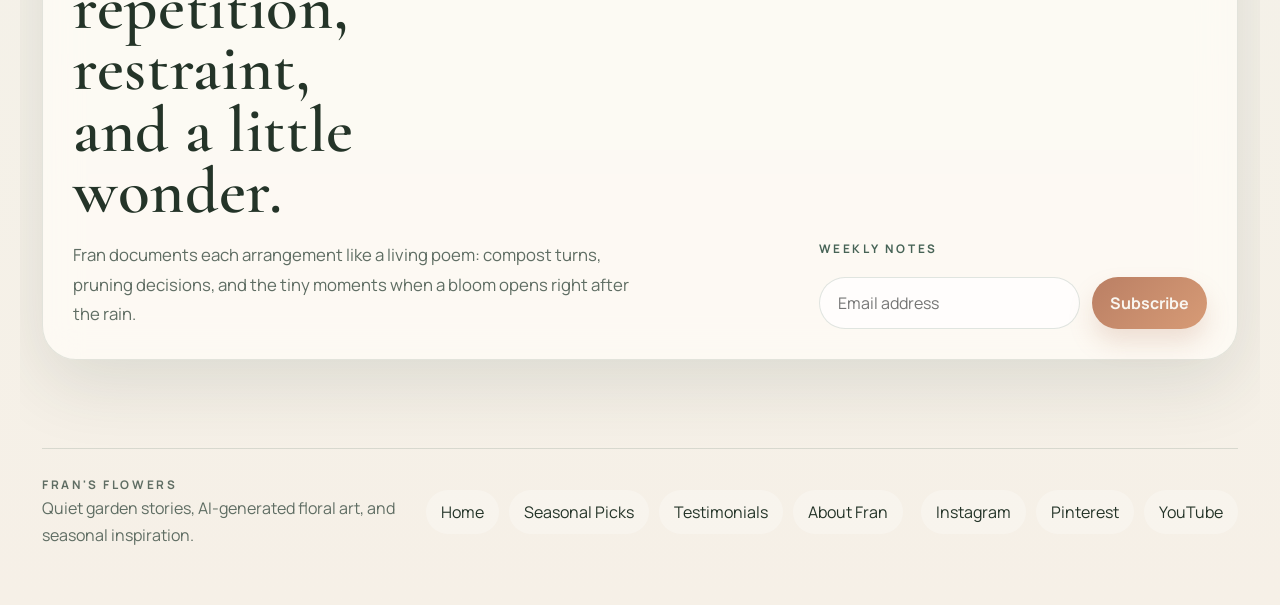
==== commit 96823f86: "added images" ====
--- a/index.html
+++ b/index.html
@@ -67,14 +67,17 @@
 
         <section class="insight-strip reveal" id="stories">
           <article>
+            <img class="tile-image" data-scene="morning-practice" alt="AI-generated dawn garden scene with soft leaves and filtered light" />
             <span>Morning practice</span>
             <p>Trim only what has fully faded and let the stems rest in filtered light.</p>
           </article>
           <article>
+            <img class="tile-image" data-scene="watering-cue" alt="AI-generated watering scene with dewy greenery and ceramic vessels" />
             <span>Watering cue</span>
             <p>Use your fingers, not a schedule. The top inch should feel cool and airy.</p>
           </article>
           <article>
+            <img class="tile-image" data-scene="styling-note" alt="AI-generated styling scene with terracotta, linen, and matte ceramics" />
             <span>Styling note</span>
             <p>Group terracotta, linen, and matte ceramic for a quiet layered palette.</p>
           </article>
--- a/styles.css
+++ b/styles.css
@@ -324,6 +324,20 @@
   padding: 22px;
 }
 
+.tile-image {
+  display: block;
+  width: 100%;
+  min-height: 160px;
+  margin-bottom: 18px;
+  border-radius: 20px;
+  object-fit: cover;
+  background: rgba(255, 255, 255, 0.4);
+}
+
+.tile-image--small {
+  min-height: 140px;
+}
+
 .gallery-section {
   padding: 88px 0 14px;
 }
@@ -448,6 +462,10 @@
   line-height: 1.8;
 }
 
+.testimonial-card .tile-image {
+  margin-bottom: 0;
+}
+
 .testimonial-card footer {
   display: grid;
   gap: 3px;
@@ -668,6 +686,10 @@
   .seasonal-card {
     border-radius: 22px;
   }
+
+  .tile-image {
+    min-height: 128px;
+  }
 }
 
 @media (prefers-reduced-motion: reduce) {
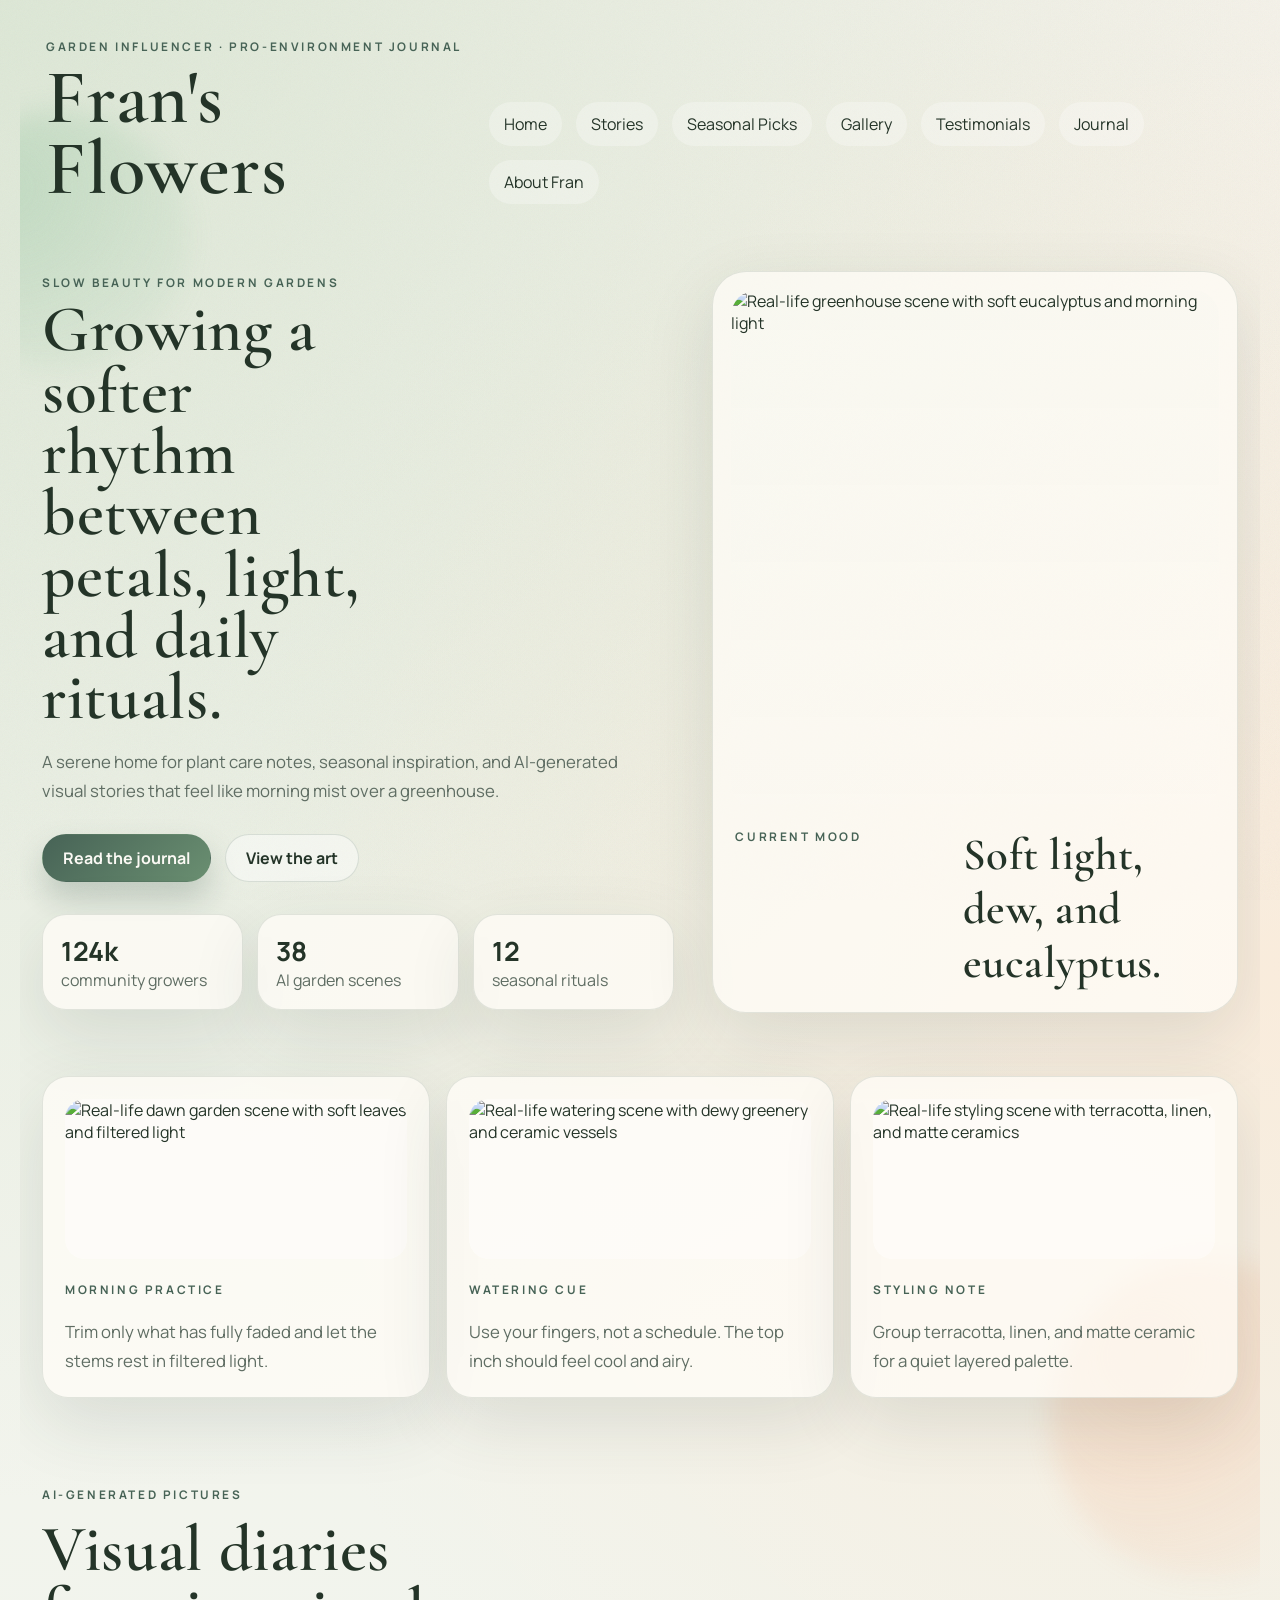
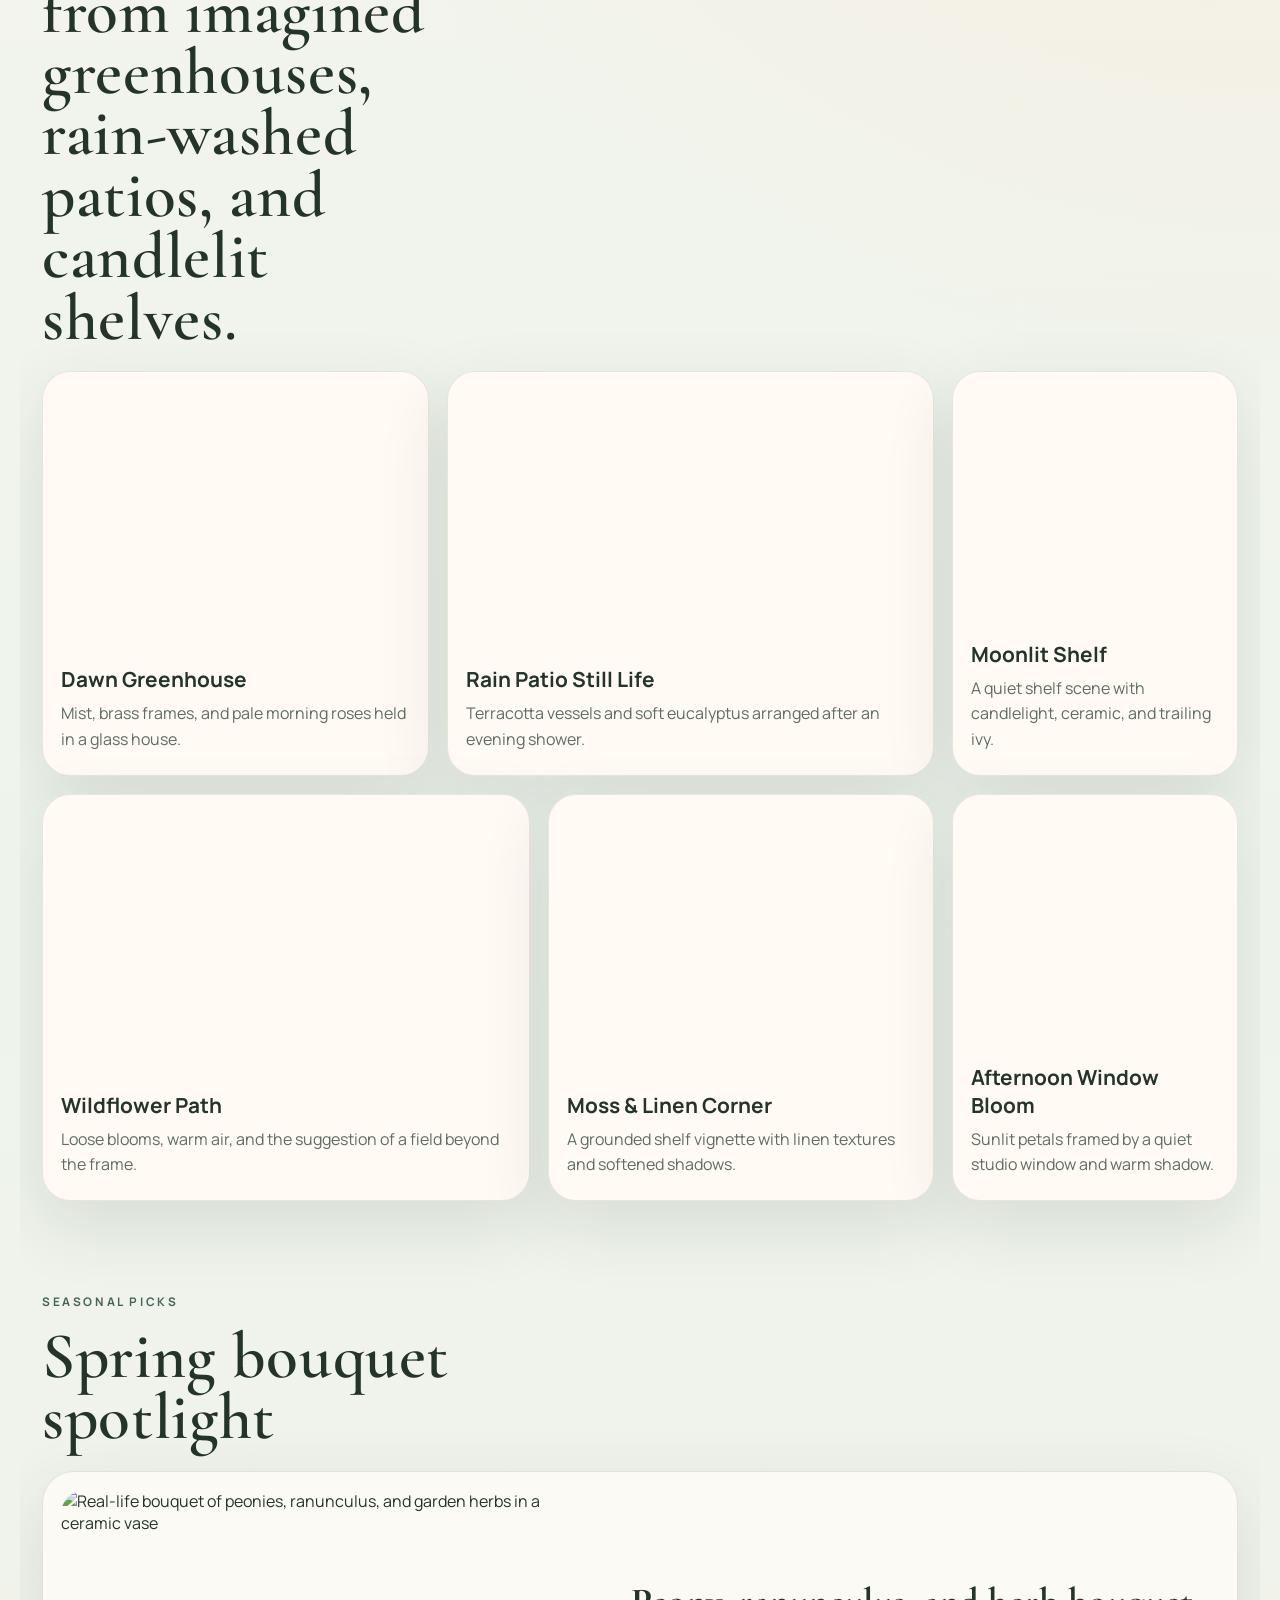
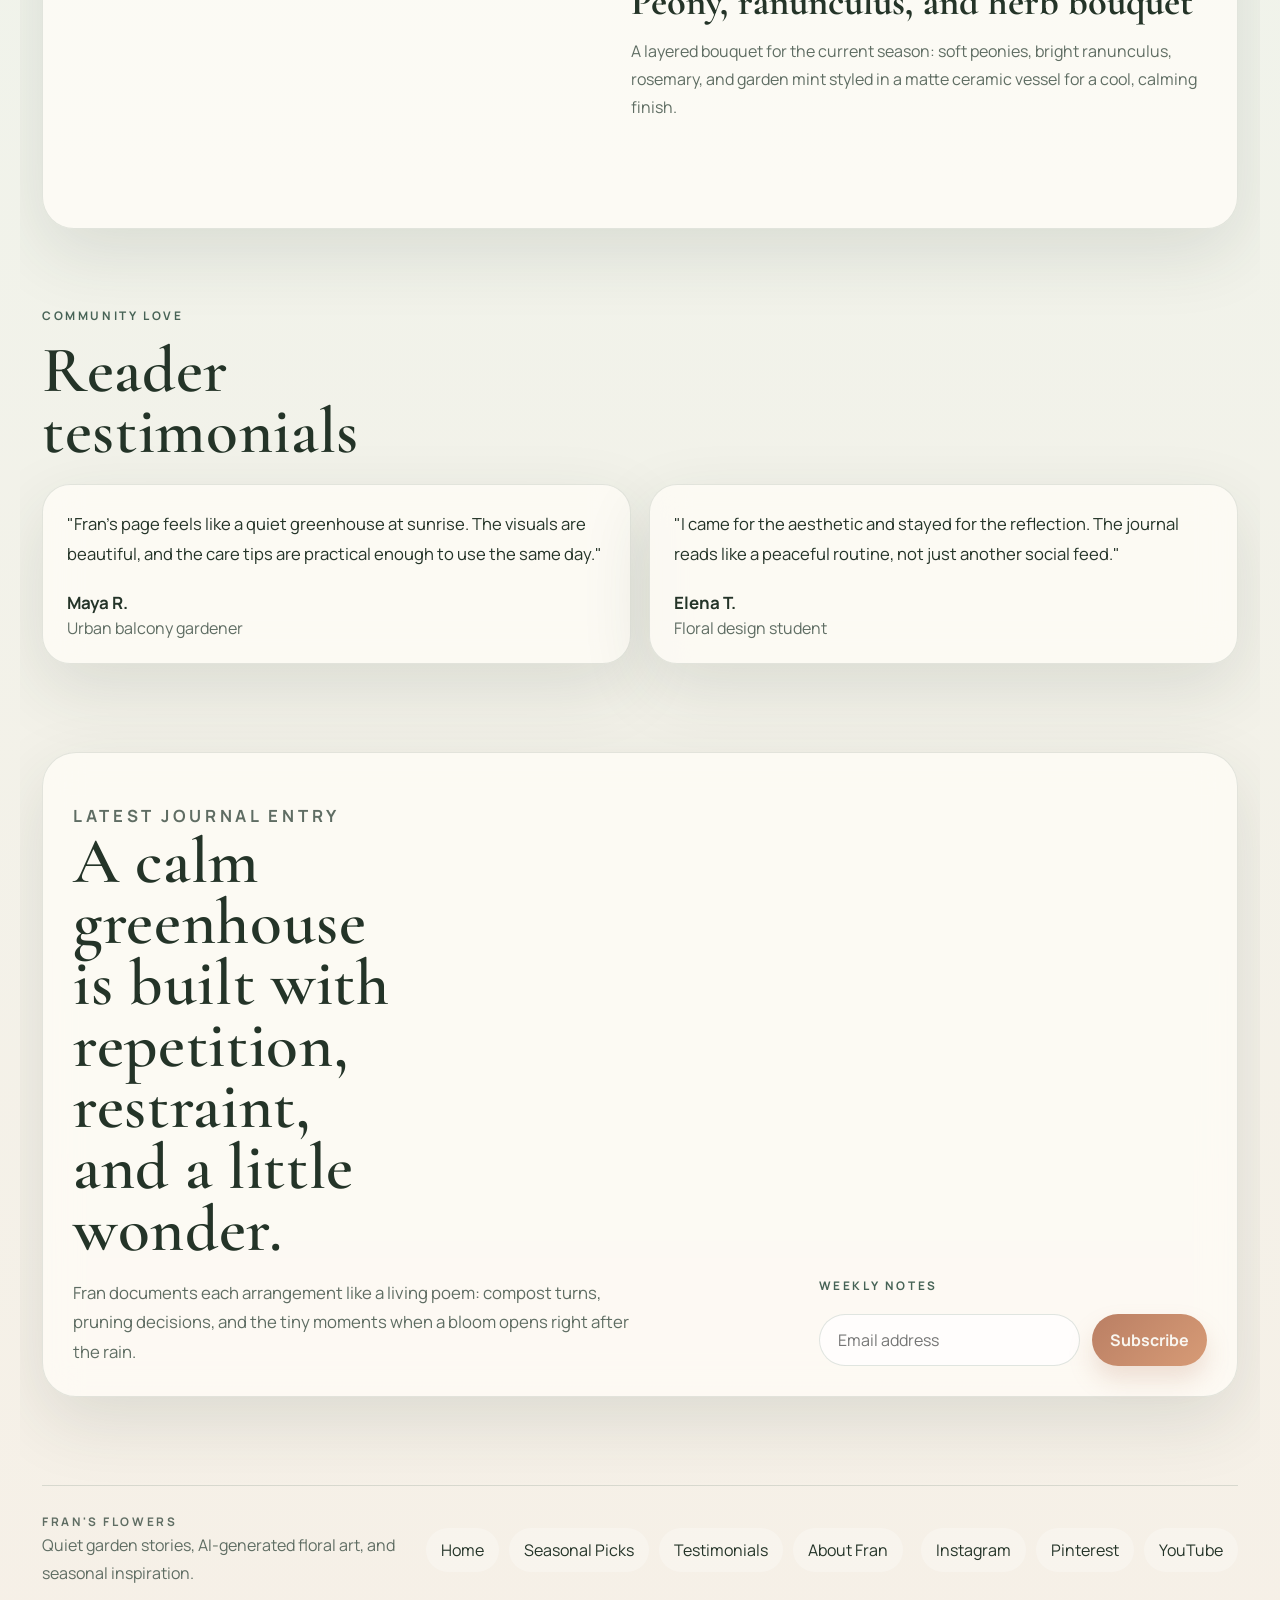
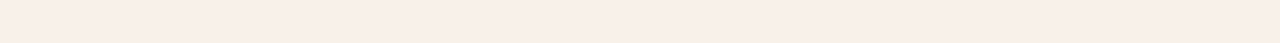
==== commit d9caabe2: "fixed formatting for the images" ====
--- a/index.html
+++ b/index.html
@@ -56,7 +56,7 @@
 
           <div class="hero-visual reveal">
             <div class="feature-card">
-              <img class="feature-card__image" id="hero-art" alt="AI-generated greenhouse scene with soft eucalyptus and morning light" />
+              <img class="feature-card__image" id="hero-art" alt="Real-life greenhouse scene with soft eucalyptus and morning light" />
               <div class="feature-card__content">
                 <p>Current mood</p>
                 <h3>Soft light, dew, and eucalyptus.</h3>
@@ -67,17 +67,17 @@
 
         <section class="insight-strip reveal" id="stories">
           <article>
-            <img class="tile-image" data-scene="morning-practice" alt="AI-generated dawn garden scene with soft leaves and filtered light" />
+            <img class="tile-image" data-scene="morning-practice" alt="Real-life dawn garden scene with soft leaves and filtered light" />
             <span>Morning practice</span>
             <p>Trim only what has fully faded and let the stems rest in filtered light.</p>
           </article>
           <article>
-            <img class="tile-image" data-scene="watering-cue" alt="AI-generated watering scene with dewy greenery and ceramic vessels" />
+            <img class="tile-image" data-scene="watering-cue" alt="Real-life watering scene with dewy greenery and ceramic vessels" />
             <span>Watering cue</span>
             <p>Use your fingers, not a schedule. The top inch should feel cool and airy.</p>
           </article>
           <article>
-            <img class="tile-image" data-scene="styling-note" alt="AI-generated styling scene with terracotta, linen, and matte ceramics" />
+            <img class="tile-image" data-scene="styling-note" alt="Real-life styling scene with terracotta, linen, and matte ceramics" />
             <span>Styling note</span>
             <p>Group terracotta, linen, and matte ceramic for a quiet layered palette.</p>
           </article>
@@ -97,7 +97,7 @@
             <h2>Spring bouquet spotlight</h2>
           </div>
           <article class="seasonal-card">
-            <img class="seasonal-card__image" id="seasonal-image" alt="AI-generated bouquet of peonies, ranunculus, and garden herbs in a ceramic vase" />
+            <img class="seasonal-card__image" id="seasonal-image" alt="Real-life bouquet of peonies, ranunculus, and garden herbs in a ceramic vase" />
             <div class="seasonal-card__content">
               <h3>Peony, ranunculus, and herb bouquet</h3>
               <p>
